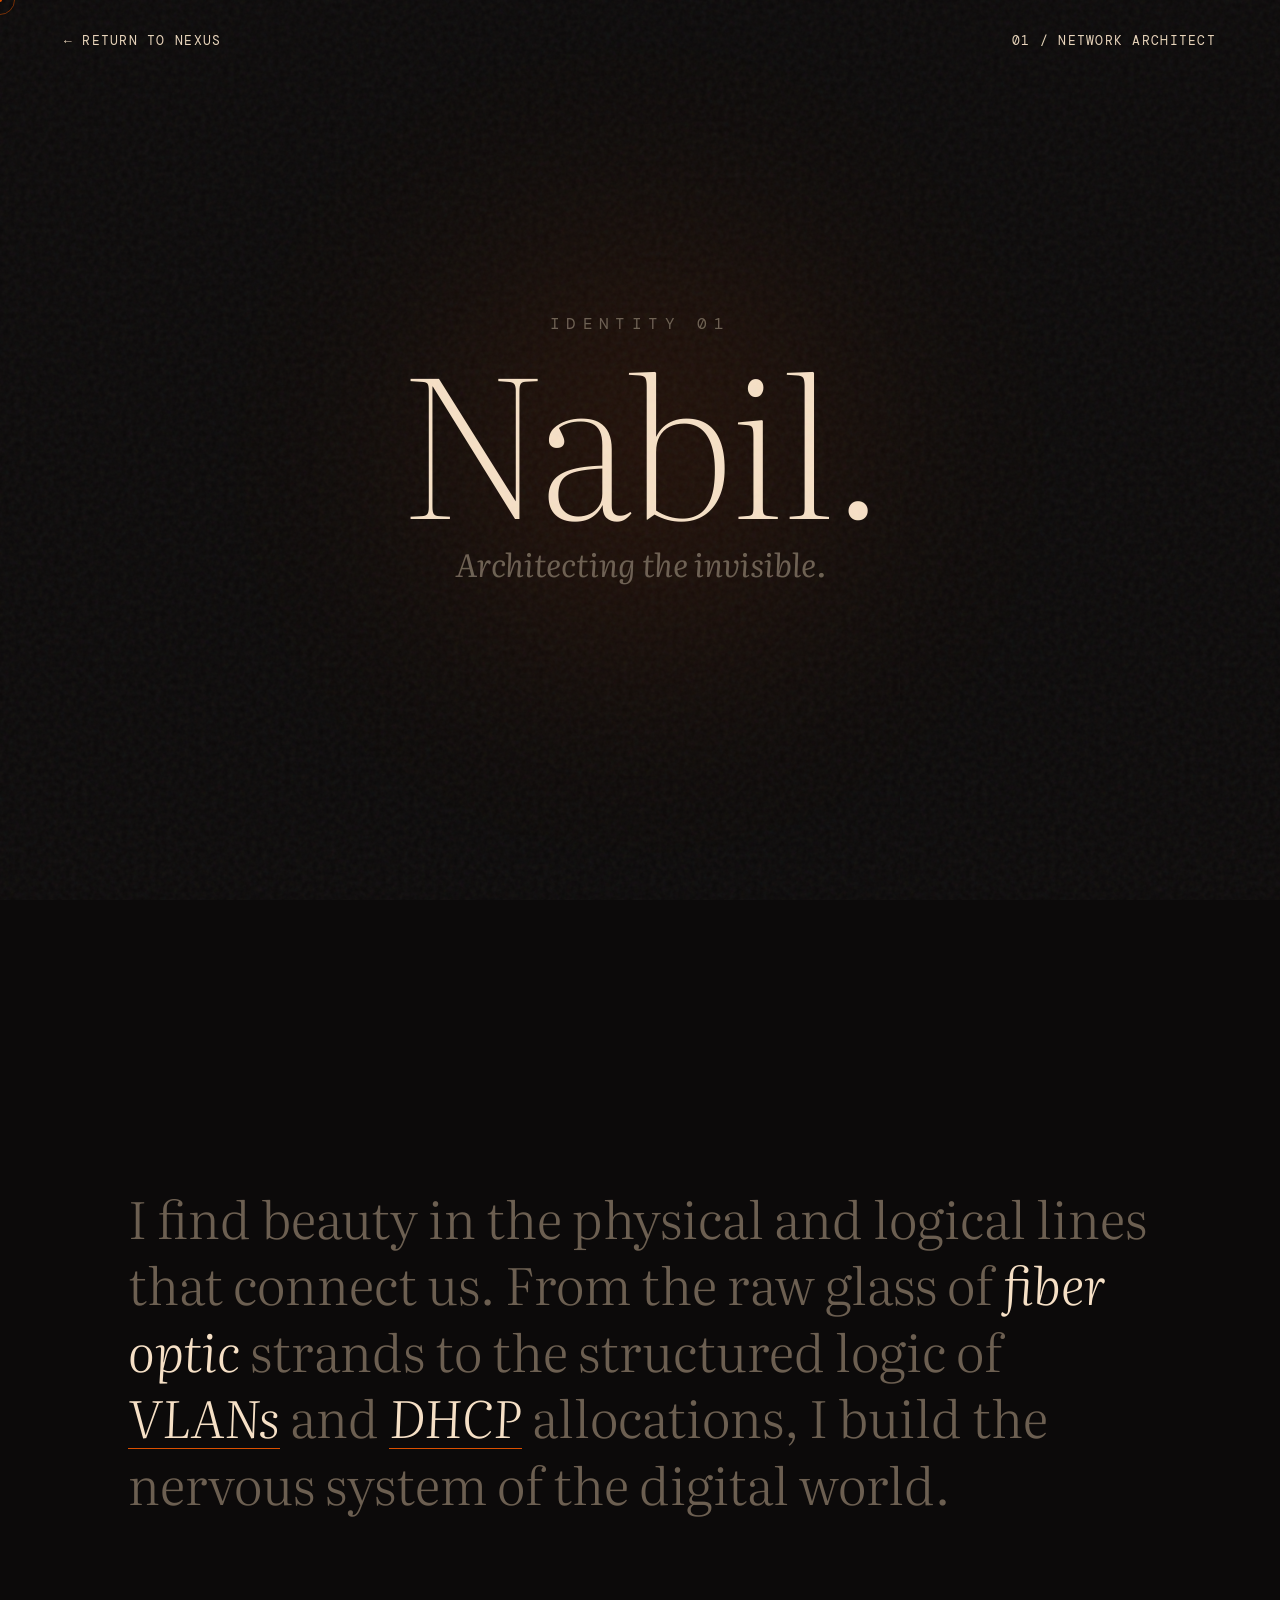
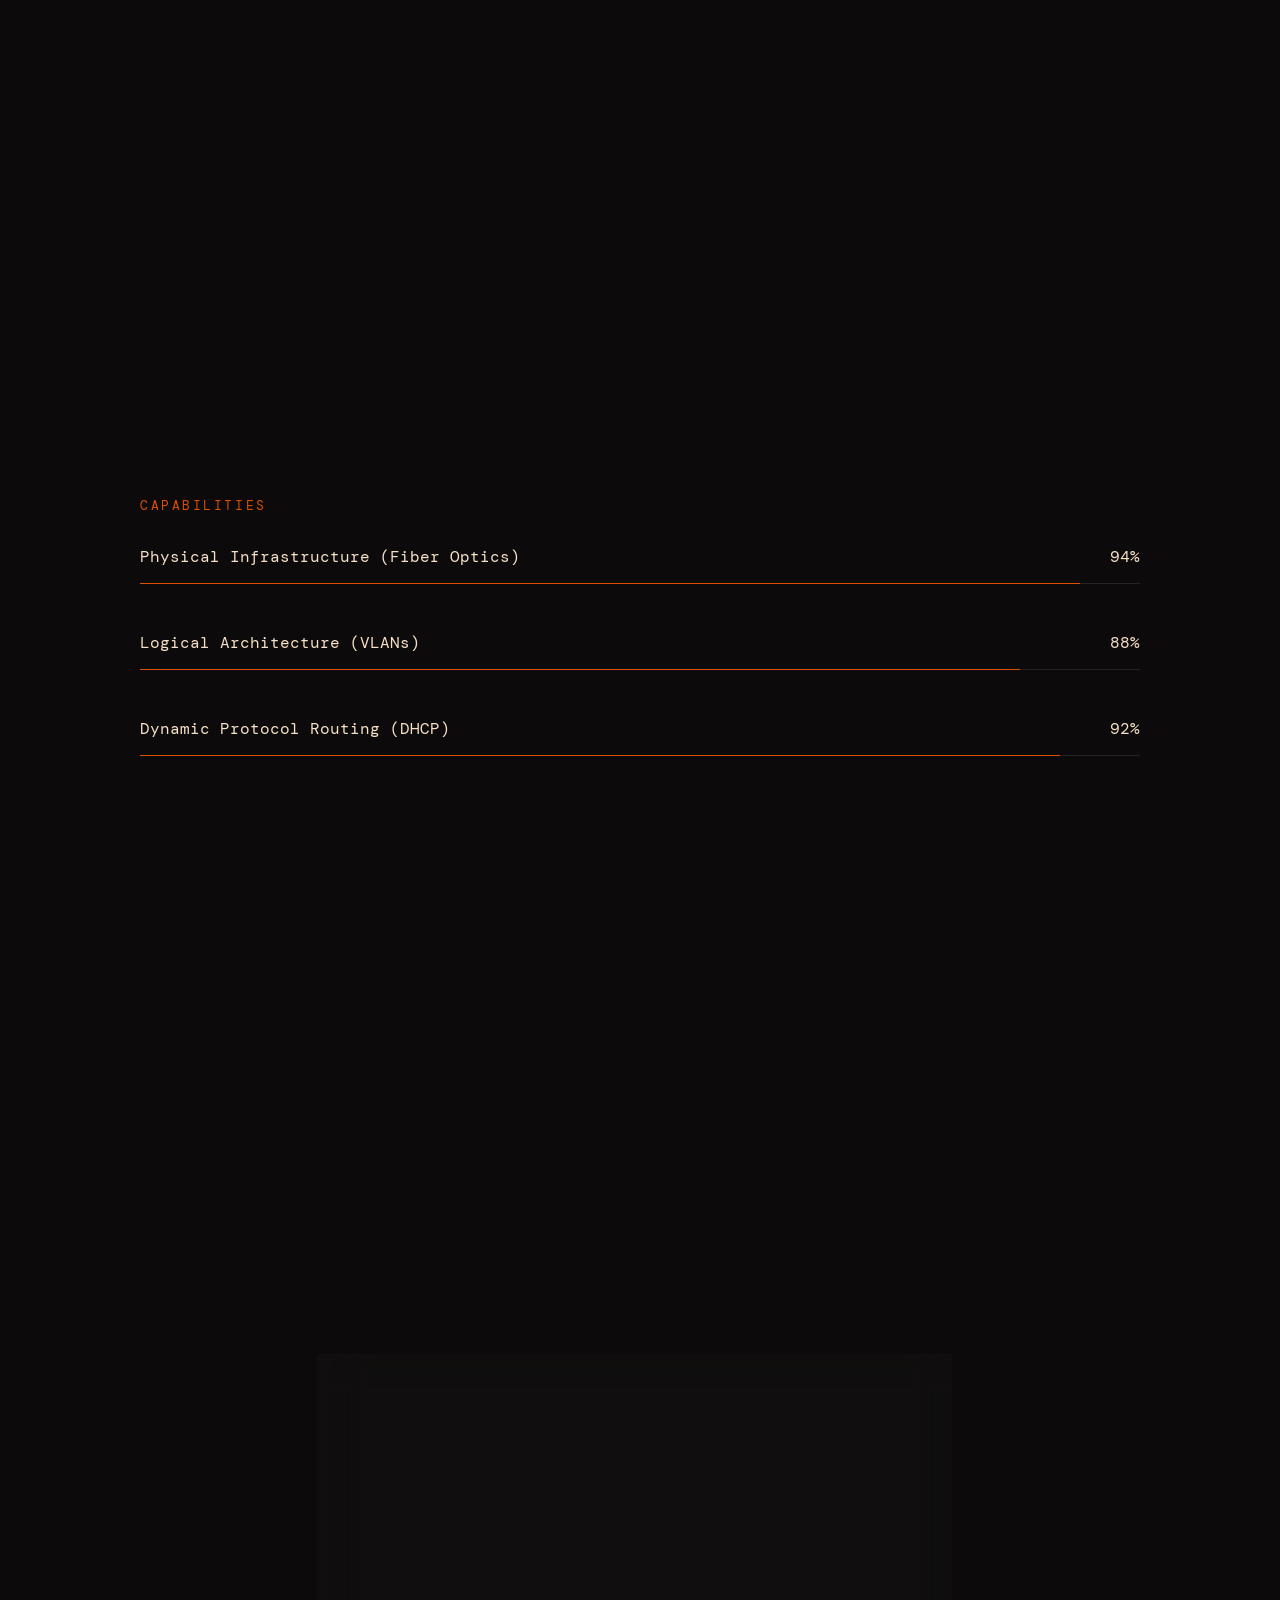
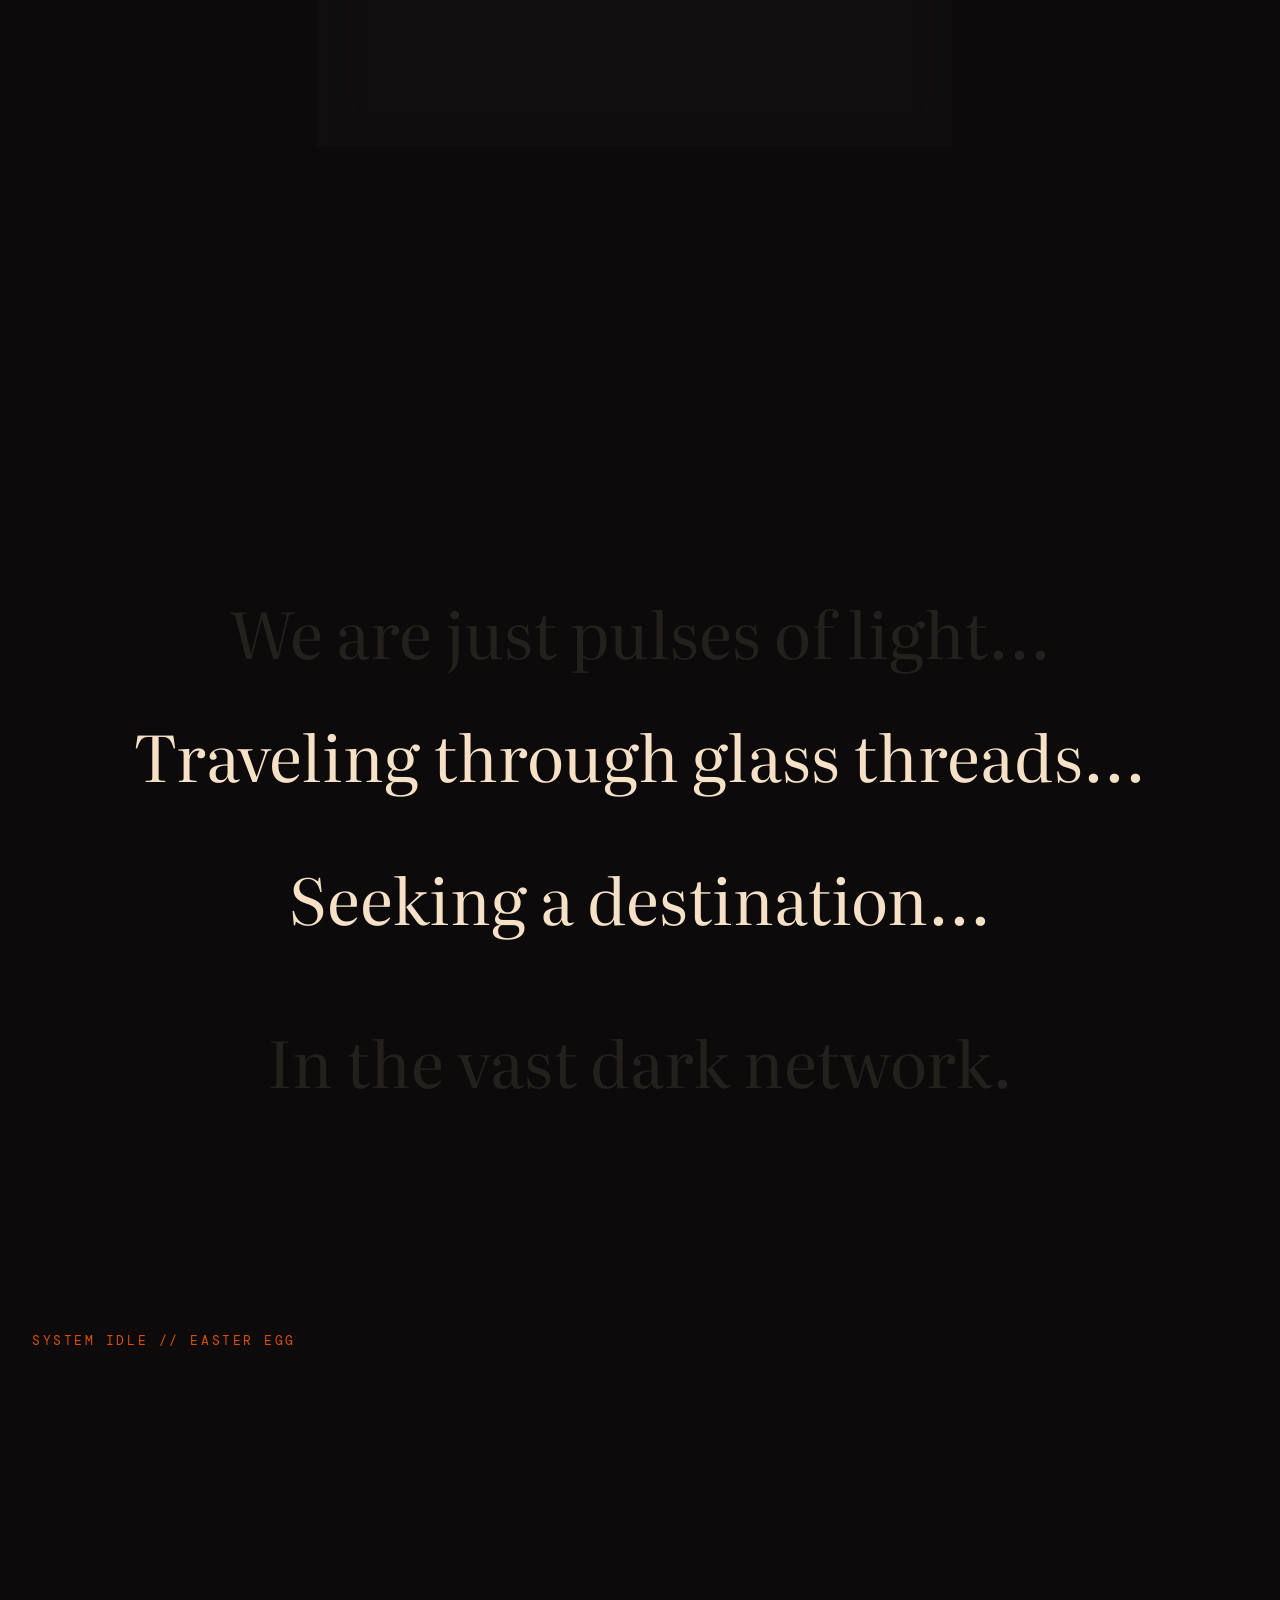
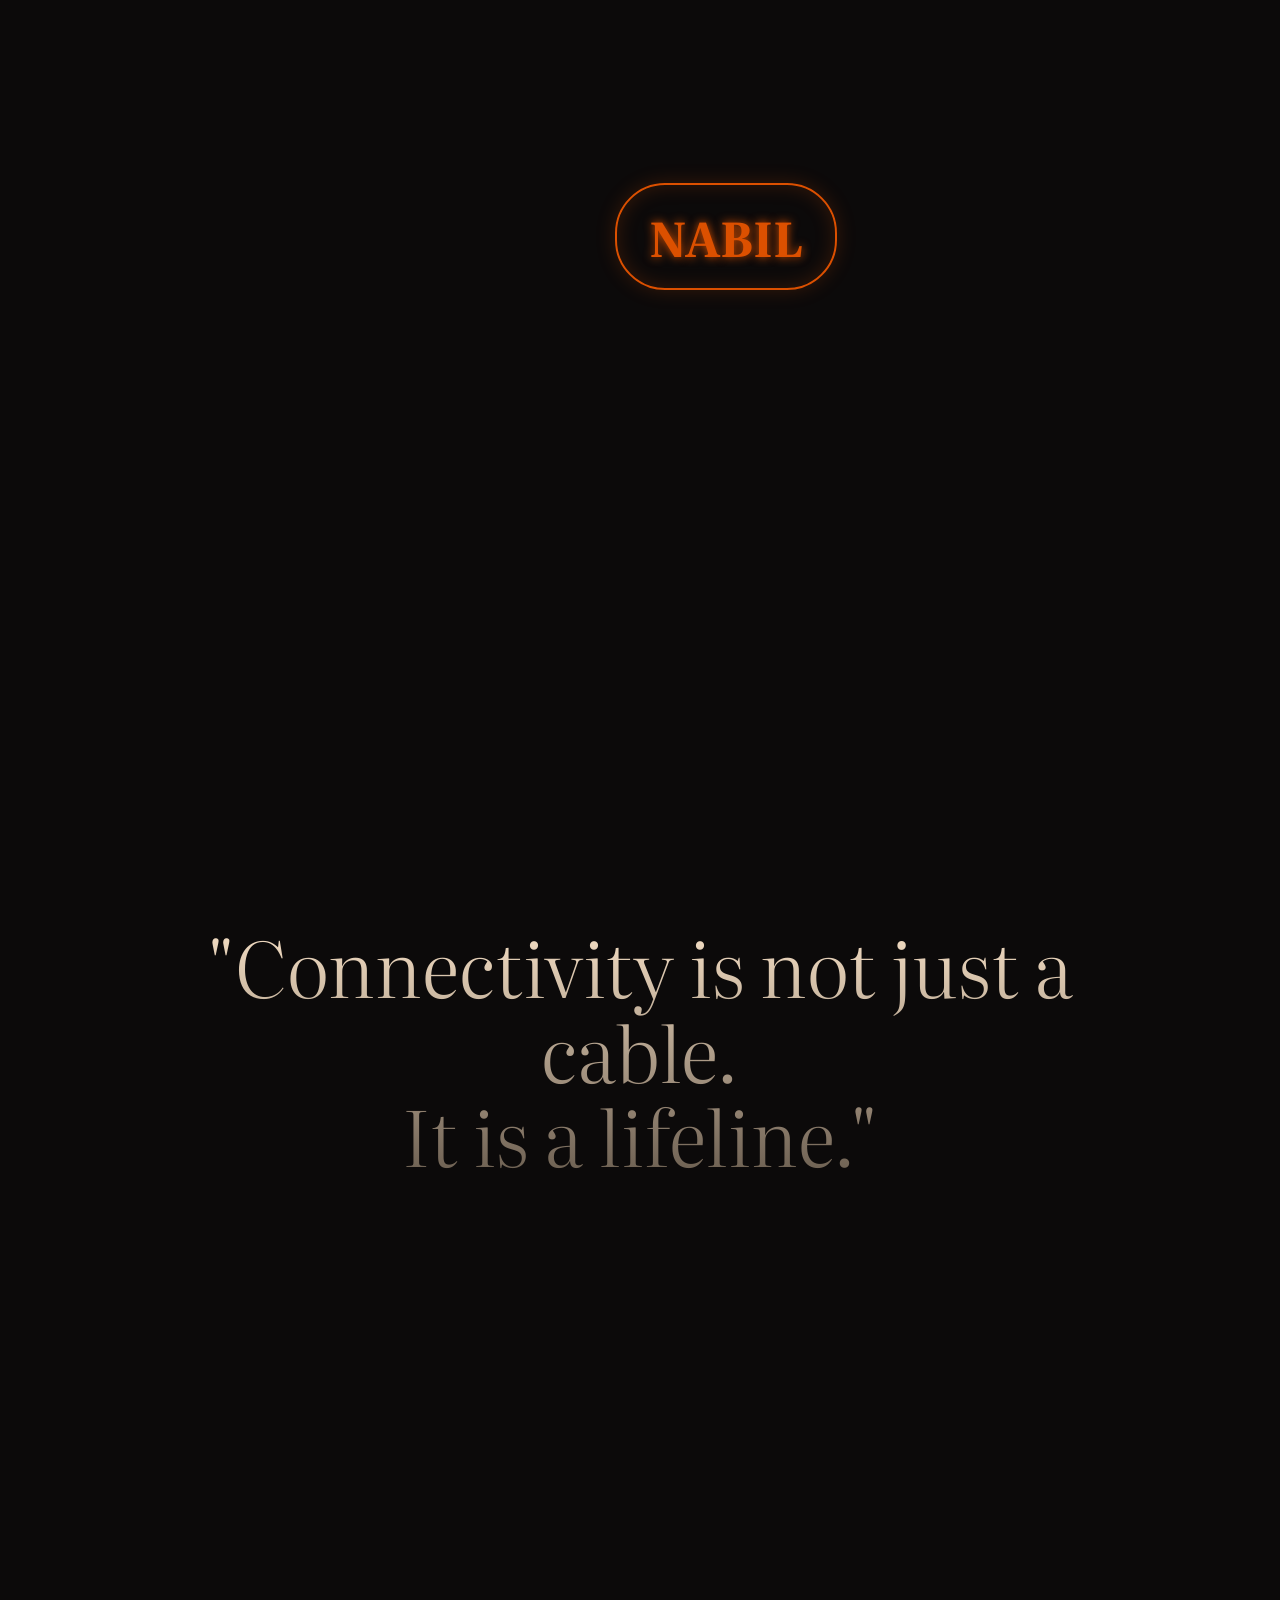
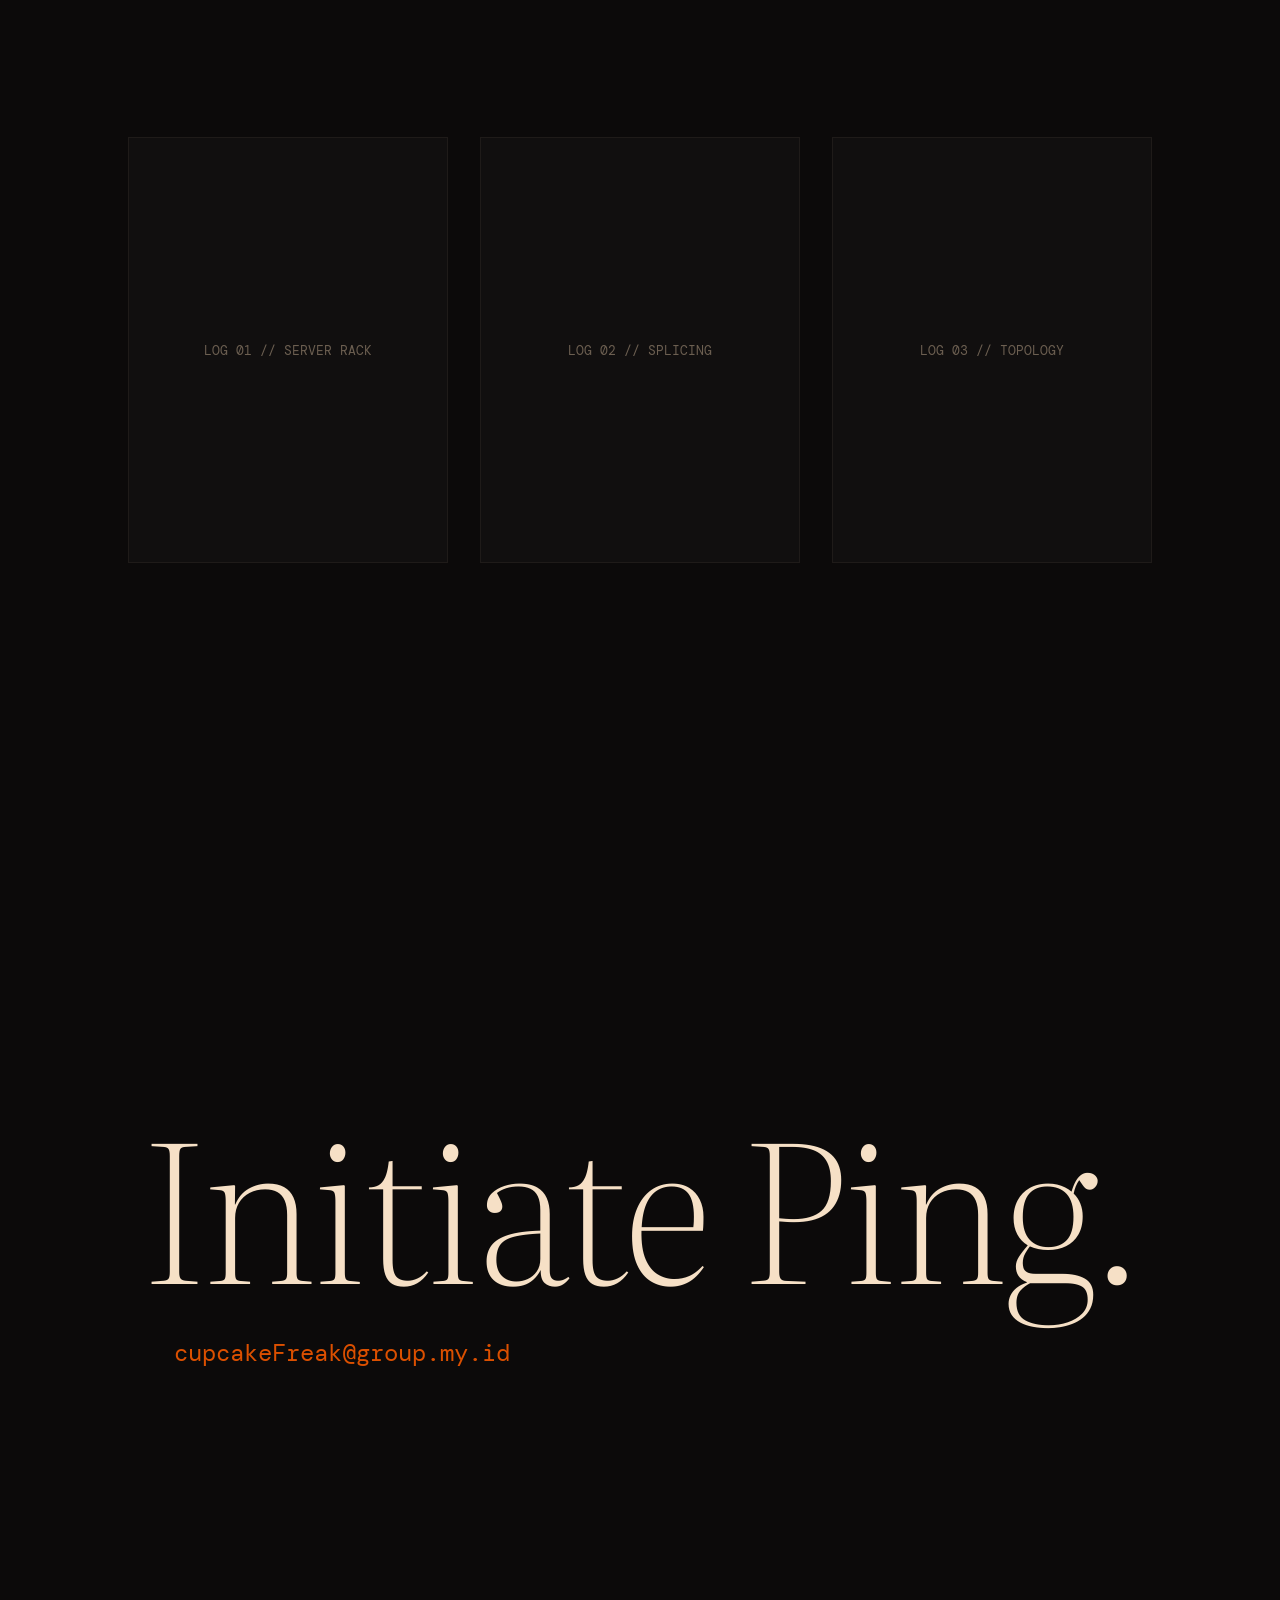
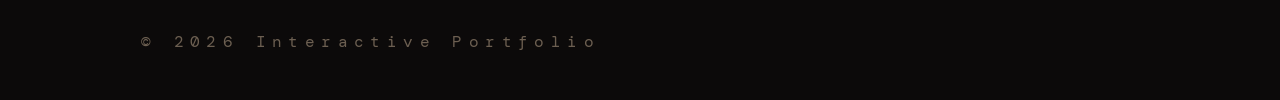
==== project pak didik - Copy/frontend/members/nabil/nabil.html @ 368e3aab "Add files via upload" ====
<!DOCTYPE html>
<html lang="en">
<head>
    <meta charset="UTF-8">
    <meta name="viewport" content="width=device-width, initial-scale=1.0">
    <title>Nabil — Identity | Interactive Portfolio</title>
    
    <link rel="preconnect" href="https://fonts.googleapis.com">
    <link rel="preconnect" href="https://fonts.gstatic.com" crossorigin>
    <link href="https://fonts.googleapis.com/css2?family=DM+Mono:wght@300;400;500&family=Literata:ital,opsz,wght@0,7..72,200..900;1,7..72,200..900&display=swap" rel="stylesheet">
    
    <!-- Link strictly to the new stylesheet -->
    <link rel="stylesheet" href="css/style.css">
</head>
<body>
    <!-- Cinematic Noise Overlay -->
    <div class="noise-overlay"></div>
    
    <!-- Custom Cursor -->
    <div class="cursor-dot"></div>
    <div class="cursor-ring"></div>

    <!-- Navigation Overlay -->
    <nav class="profile-nav">
        <a href="index.html" class="back-link">← Return to Nexus</a>
        <span class="nav-id">01 / NETWORK ARCHITECT</span>
    </nav>

    <main class="smooth-scroll-container">
        
        <!-- 1. Intro Hero -->
        <section class="fullscreen-section hero-section">
            <div class="ambient-gradient hero-glow"></div>
            <div class="hero-content">
                <p class="hero-mono fade-up">IDENTITY 01</p>
                <h1 class="hero-title fade-up" style="--delay: 0.1s">Nabil.</h1>
                <p class="hero-subtitle fade-up" style="--delay: 0.2s">Architecting the invisible.</p>
            </div>
            <div class="scroll-indicator fade-up" style="--delay: 0.5s">
                <div class="mouse-icon">
                    <div class="wheel"></div>
                </div>
                <span>Descend</span>
            </div>
        </section>

        <!-- 2. About Me -->
        <section class="fullscreen-section story-section">
            <div class="story-container">
                <h2 class="story-text text-reveal">
                    I find beauty in the physical and logical lines that connect us. From the raw glass of <span class="highlight">fiber optic</span> strands to the structured logic of <span class="highlight">VLANs</span> and <span class="highlight">DHCP</span> allocations, I build the nervous system of the digital world.
                </h2>
            </div>
        </section>

        <!-- 3. Skills (Cinematic Lines) -->
        <section class="fullscreen-section skills-section">
            <div class="skills-container">
                <p class="section-label">CAPABILITIES</p>
                
                <div class="skill-row">
                    <div class="skill-info">
                        <span class="skill-name">Physical Infrastructure (Fiber Optics)</span>
                        <span class="skill-pct">94%</span>
                    </div>
                    <div class="skill-track"><div class="skill-fill" data-target="94%"></div></div>
                </div>

                <div class="skill-row">
                    <div class="skill-info">
                        <span class="skill-name">Logical Architecture (VLANs)</span>
                        <span class="skill-pct">88%</span>
                    </div>
                    <div class="skill-track"><div class="skill-fill" data-target="88%"></div></div>
                </div>

                <div class="skill-row">
                    <div class="skill-info">
                        <span class="skill-name">Dynamic Protocol Routing (DHCP)</span>
                        <span class="skill-pct">92%</span>
                    </div>
                    <div class="skill-track"><div class="skill-fill" data-target="92%"></div></div>
                </div>
            </div>
        </section>

        <!-- 4. Favorite Song -->
        <section class="fullscreen-section song-section">
            <div class="ambient-gradient song-glow"></div>
            <div class="audio-player-container">
                <!-- Replace src with actual audio file later -->
                <audio id="bgm-audio" src="#"></audio>
                
                <div class="album-art glass-panel">
                    <div class="vinyl-record"></div>
                </div>
                
                <div class="song-details">
                    <p class="section-label">CURRENT ROTATION</p>
                    <h3 class="song-title">Resonance</h3>
                    <p class="song-artist">HOME</p>
                    
                    <button class="play-btn" id="play-btn">
                        <span class="play-icon">▶</span>
                        <span class="pause-icon" style="display:none;">⏸</span>
                        PLAY TRACK
                    </button>

                    <div class="waveform">
                        <div class="bar"></div>
                        <div class="bar"></div>
                        <div class="bar"></div>
                        <div class="bar"></div>
                        <div class="bar"></div>
                    </div>
                </div>
            </div>
        </section>

        <!-- 5. Lyrics Experience -->
        <section class="fullscreen-section lyrics-section">
            <div class="lyrics-container">
                <p class="lyric-line">We are just pulses of light...</p>
                <p class="lyric-line">Traveling through glass threads...</p>
                <p class="lyric-line">Seeking a destination...</p>
                <p class="lyric-line">In the vast dark network.</p>
            </div>
        </section>

        <!-- 6. DVD Logo Easter Egg Section -->
        <section class="fullscreen-section dvd-section" id="dvd-container">
            <p class="section-label absolute-label">SYSTEM IDLE // EASTER EGG</p>
            <div id="dvd-logo">NABIL</div>
        </section>

        <!-- 7. Favorite Quotes -->
        <section class="fullscreen-section quote-section">
            <h2 class="massive-quote">"Connectivity is not just a cable.<br>It is a lifeline."</h2>
        </section>

        <!-- 8. Gallery -->
        <section class="fullscreen-section gallery-section">
            <div class="gallery-grid">
                <div class="gallery-item glass-panel fade-up"><div class="img-placeholder">LOG 01 // SERVER RACK</div></div>
                <div class="gallery-item glass-panel fade-up" style="--delay: 0.1s"><div class="img-placeholder">LOG 02 // SPLICING</div></div>
                <div class="gallery-item glass-panel fade-up" style="--delay: 0.2s"><div class="img-placeholder">LOG 03 // TOPOLOGY</div></div>
            </div>
        </section>

        <!-- 9. Contact -->
        <section class="fullscreen-section contact-section">
            <div class="contact-content">
                <h2 class="hero-title">Initiate Ping.</h2>
                <a href="mailto:clarineviolet@gmail.com" class="magnetic-btn">cupcakeFreak@group.my.id</a>
                <div class="footer-bottom">
                    <p class="hero-mono">© 2026 Interactive Portfolio</p>
                </div>
            </div>
        </section>

    </main>

    <script src="java script/script.js"></script>
</body>
</html>
---- project pak didik - Copy/frontend/members/nabil/css/style.css ----
/* ==========================================================================
   NABIL PROFILE STYLES (NEW INDEPENDENT PAGE)
   ========================================================================== */

   :root {
    --bg-deep: #0C0A0A;
    --accent: #DC5000;
    --text-light: #F6E0C6;
    --text-muted: #6C5F51;
    --glass: rgba(255, 255, 255, 0.02);
    --glass-border: rgba(246, 224, 198, 0.08);
}

* {
    margin: 0;
    padding: 0;
    box-sizing: border-box;
    cursor: none; /* Custom cursor */
}

body {
    background-color: var(--bg-deep);
    color: var(--text-light);
    font-family: 'Literata', serif;
    overflow-x: hidden;
    -webkit-font-smoothing: antialiased;
}

/* ==========================================================================
   CINEMATIC EFFECTS
   ========================================================================== */
.noise-overlay {
    position: fixed;
    inset: 0;
    z-index: 9999;
    pointer-events: none;
    opacity: 0.06;
    background: url('data:image/svg+xml;utf8,<svg viewBox="0 0 200 200" xmlns="http://www.w3.org/2000/svg"><filter id="noise"><feTurbulence type="fractalNoise" baseFrequency="0.8" numOctaves="3" stitchTiles="stitch"/></filter><rect width="100%" height="100%" filter="url(%23noise)"/></svg>');
}

.ambient-gradient {
    position: absolute;
    border-radius: 50%;
    filter: blur(100px);
    opacity: 0.15;
    z-index: -1;
    pointer-events: none;
}

/* Custom Cursor */
.cursor-dot {
    position: fixed;
    width: 4px;
    height: 4px;
    background: var(--accent);
    border-radius: 50%;
    pointer-events: none;
    z-index: 10000;
    transform: translate(-50%, -50%);
}

.cursor-ring {
    position: fixed;
    width: 30px;
    height: 30px;
    border: 1px solid rgba(220, 80, 0, 0.5);
    border-radius: 50%;
    pointer-events: none;
    z-index: 10000;
    transform: translate(-50%, -50%);
    transition: width 0.3s, height 0.3s, background 0.3s;
}

.cursor-hover {
    width: 60px;
    height: 60px;
    background: rgba(220, 80, 0, 0.1);
    border-color: transparent;
}

/* Navigation */
.profile-nav {
    position: fixed;
    top: 0;
    width: 100%;
    padding: 2rem 5%;
    display: flex;
    justify-content: space-between;
    z-index: 100;
    font-family: 'DM Mono', monospace;
    font-size: 0.8rem;
    text-transform: uppercase;
    letter-spacing: 0.1em;
    mix-blend-mode: difference;
}

.back-link {
    color: var(--text-light);
    text-decoration: none;
    transition: color 0.3s;
}

.back-link:hover { color: var(--accent); }

/* ==========================================================================
   LAYOUT SECTIONS
   ========================================================================== */
.fullscreen-section {
    min-height: 100vh;
    width: 100vw;
    display: flex;
    align-items: center;
    justify-content: center;
    position: relative;
    padding: 0 10%;
}

.section-label {
    font-family: 'DM Mono', monospace;
    font-size: 0.8rem;
    color: var(--accent);
    letter-spacing: 0.2em;
    margin-bottom: 2rem;
}

/* 1. Hero */
.hero-glow {
    width: 60vw;
    height: 60vw;
    background: radial-gradient(circle, var(--accent) 0%, transparent 60%);
    top: 50%;
    left: 50%;
    transform: translate(-50%, -50%);
    animation: pulse 8s infinite alternate;
}

@keyframes pulse {
    0% { transform: translate(-50%, -50%) scale(1); opacity: 0.1; }
    100% { transform: translate(-50%, -50%) scale(1.2); opacity: 0.2; }
}

.hero-content {
    text-align: center;
    z-index: 2;
}

.hero-mono {
    font-family: 'DM Mono', monospace;
    color: var(--text-muted);
    letter-spacing: 0.4em;
    margin-bottom: 1rem;
}

.hero-title {
    font-size: clamp(5rem, 15vw, 12rem);
    line-height: 0.9;
    font-weight: 200;
    letter-spacing: -0.02em;
}

.hero-subtitle {
    font-size: clamp(1.2rem, 3vw, 2rem);
    font-style: italic;
    color: var(--text-muted);
    margin-top: 1rem;
}

/* Scroll indicator */
.scroll-indicator {
    position: absolute;
    bottom: 3rem;
    display: flex;
    flex-direction: column;
    align-items: center;
    gap: 1rem;
    font-family: 'DM Mono', monospace;
    font-size: 0.7rem;
    color: var(--text-muted);
    text-transform: uppercase;
    letter-spacing: 0.2em;
}

.mouse-icon {
    width: 24px;
    height: 36px;
    border: 1px solid var(--text-muted);
    border-radius: 12px;
    position: relative;
}

.wheel {
    width: 2px;
    height: 6px;
    background: var(--accent);
    position: absolute;
    top: 6px;
    left: 50%;
    transform: translateX(-50%);
    border-radius: 2px;
    animation: scrollWheel 2s infinite;
}

@keyframes scrollWheel {
    0% { top: 6px; opacity: 1; }
    100% { top: 20px; opacity: 0; }
}

/* 2. Storytelling */
.story-text {
    font-size: clamp(2rem, 4vw, 4rem);
    line-height: 1.3;
    font-weight: 300;
    max-width: 1200px;
    color: var(--text-muted);
}

.story-text .highlight {
    color: var(--text-light);
    font-style: italic;
    position: relative;
}

.story-text .highlight::after {
    content: '';
    position: absolute;
    bottom: 5px;
    left: 0;
    width: 100%;
    height: 1px;
    background: var(--accent);
    transform: scaleX(0);
    transform-origin: left;
    transition: transform 1s ease;
}

.story-text.is-visible .highlight::after {
    transform: scaleX(1);
    transition-delay: 0.5s;
}

/* 3. Skills */
.skills-container {
    width: 100%;
    max-width: 1000px;
}

.skill-row {
    margin-bottom: 3rem;
}

.skill-info {
    display: flex;
    justify-content: space-between;
    margin-bottom: 1rem;
    font-family: 'DM Mono', monospace;
}

.skill-track {
    width: 100%;
    height: 1px;
    background: rgba(255,255,255,0.1);
    position: relative;
}

.skill-fill {
    position: absolute;
    top: 0;
    left: 0;
    height: 1px;
    background: var(--accent);
    width: 0%; /* Animated via JS */
    transition: width 1.5s cubic-bezier(0.16, 1, 0.3, 1);
}

/* 4. Song */
.audio-player-container {
    display: flex;
    align-items: center;
    gap: 4rem;
    background: var(--glass);
    border: 1px solid var(--glass-border);
    padding: 3rem;
    border-radius: 24px;
    backdrop-filter: blur(20px);
}

.album-art {
    width: 200px;
    height: 200px;
    border-radius: 50%;
    background: linear-gradient(45deg, #1a1a1a, #333);
    position: relative;
    display: flex;
    align-items: center;
    justify-content: center;
    box-shadow: 0 20px 40px rgba(0,0,0,0.5);
    animation: rotateVinyl 10s linear infinite;
    animation-play-state: paused;
}

.album-art.playing { animation-play-state: running; }

.vinyl-record {
    width: 60px;
    height: 60px;
    border-radius: 50%;
    background: var(--bg-deep);
    border: 2px solid var(--accent);
}

@keyframes rotateVinyl { 100% { transform: rotate(360deg); } }

.song-title {
    font-size: 3rem;
    margin-bottom: 0.5rem;
}

.song-artist {
    font-family: 'DM Mono', monospace;
    color: var(--text-muted);
    margin-bottom: 2rem;
}

.play-btn {
    background: transparent;
    border: 1px solid var(--accent);
    color: var(--text-light);
    padding: 1rem 2rem;
    font-family: 'DM Mono', monospace;
    text-transform: uppercase;
    display: flex;
    align-items: center;
    gap: 1rem;
    border-radius: 50px;
    transition: 0.3s;
}

.play-btn:hover {
    background: rgba(220, 80, 0, 0.1);
}

.waveform {
    display: flex;
    gap: 4px;
    margin-top: 2rem;
    height: 30px;
    align-items: flex-end;
}

.bar {
    width: 4px;
    background: var(--accent);
    height: 5px;
    transition: height 0.1s;
}

.playing .bar {
    animation: wave 1s infinite alternate;
}
.bar:nth-child(2) { animation-delay: 0.1s; }
.bar:nth-child(3) { animation-delay: 0.2s; }
.bar:nth-child(4) { animation-delay: 0.3s; }
.bar:nth-child(5) { animation-delay: 0.4s; }

@keyframes wave {
    0% { height: 5px; }
    100% { height: 30px; }
}

/* 5. Lyrics */
.lyrics-container {
    text-align: center;
}

.lyric-line {
    font-size: clamp(2rem, 5vw, 4rem);
    margin-bottom: 3rem;
    opacity: 0.1;
    transition: opacity 0.8s ease, transform 0.8s ease;
    transform: translateY(20px);
}

.lyric-line.active {
    opacity: 1;
    transform: translateY(0);
    color: var(--text-light);
    text-shadow: 0 0 20px rgba(220, 80, 0, 0.3);
}

/* 6. DVD Easter Egg */
.dvd-section {
    position: relative;
    overflow: hidden;
}

.absolute-label {
    position: absolute;
    top: 2rem;
    left: 2rem;
}

#dvd-logo {
    position: absolute;
    font-family: 'Literata', serif;
    font-size: 3rem;
    font-weight: 700;
    color: var(--accent);
    padding: 1rem 2rem;
    border: 2px solid var(--accent);
    border-radius: 50px;
    text-shadow: 0 0 10px var(--accent);
    box-shadow: inset 0 0 20px rgba(220, 80, 0, 0.2), 0 0 20px rgba(220, 80, 0, 0.2);
    user-select: none;
}

/* 7. Quotes */
.massive-quote {
    font-size: clamp(3rem, 6vw, 6rem);
    text-align: center;
    line-height: 1.1;
    font-weight: 300;
    background: linear-gradient(to bottom, var(--text-light), var(--text-muted));
    -webkit-background-clip: text;
    -webkit-text-fill-color: transparent;
}

/* 8. Gallery */
.gallery-grid {
    display: grid;
    grid-template-columns: repeat(3, 1fr);
    gap: 2rem;
    width: 100%;
}

.gallery-item {
    aspect-ratio: 3/4;
    border: 1px solid var(--glass-border);
    position: relative;
    overflow: hidden;
    transition: transform 0.5s cubic-bezier(0.16, 1, 0.3, 1);
}

.img-placeholder {
    width: 100%;
    height: 100%;
    background: rgba(255,255,255,0.02);
    display: flex;
    align-items: center;
    justify-content: center;
    font-family: 'DM Mono', monospace;
    font-size: 0.8rem;
    color: var(--text-muted);
    transition: 0.5s;
}

.gallery-item:hover {
    transform: scale(1.05);
    z-index: 2;
    border-color: var(--accent);
}

.gallery-item:hover .img-placeholder {
    background: rgba(220, 80, 0, 0.1);
    color: var(--accent);
}

/* 9. Contact */
.contact-section {
    flex-direction: column;
}

.magnetic-btn {
    font-family: 'DM Mono', monospace;
    font-size: 1.5rem;
    color: var(--accent);
    text-decoration: none;
    margin-top: 2rem;
    display: inline-block;
    padding: 1rem 2rem;
    border: 1px solid transparent;
    transition: 0.3s;
}

.magnetic-btn:hover {
    border-color: var(--accent);
    border-radius: 50px;
    background: rgba(220, 80, 0, 0.05);
}

.footer-bottom {
    position: absolute;
    bottom: 2rem;
}

/* Reveal Animations */
.fade-up {
    opacity: 0;
    transform: translateY(40px);
    transition: opacity 1s ease, transform 1s ease;
    transition-delay: var(--delay, 0s);
}

.fade-up.is-visible {
    opacity: 1;
    transform: translateY(0);
}
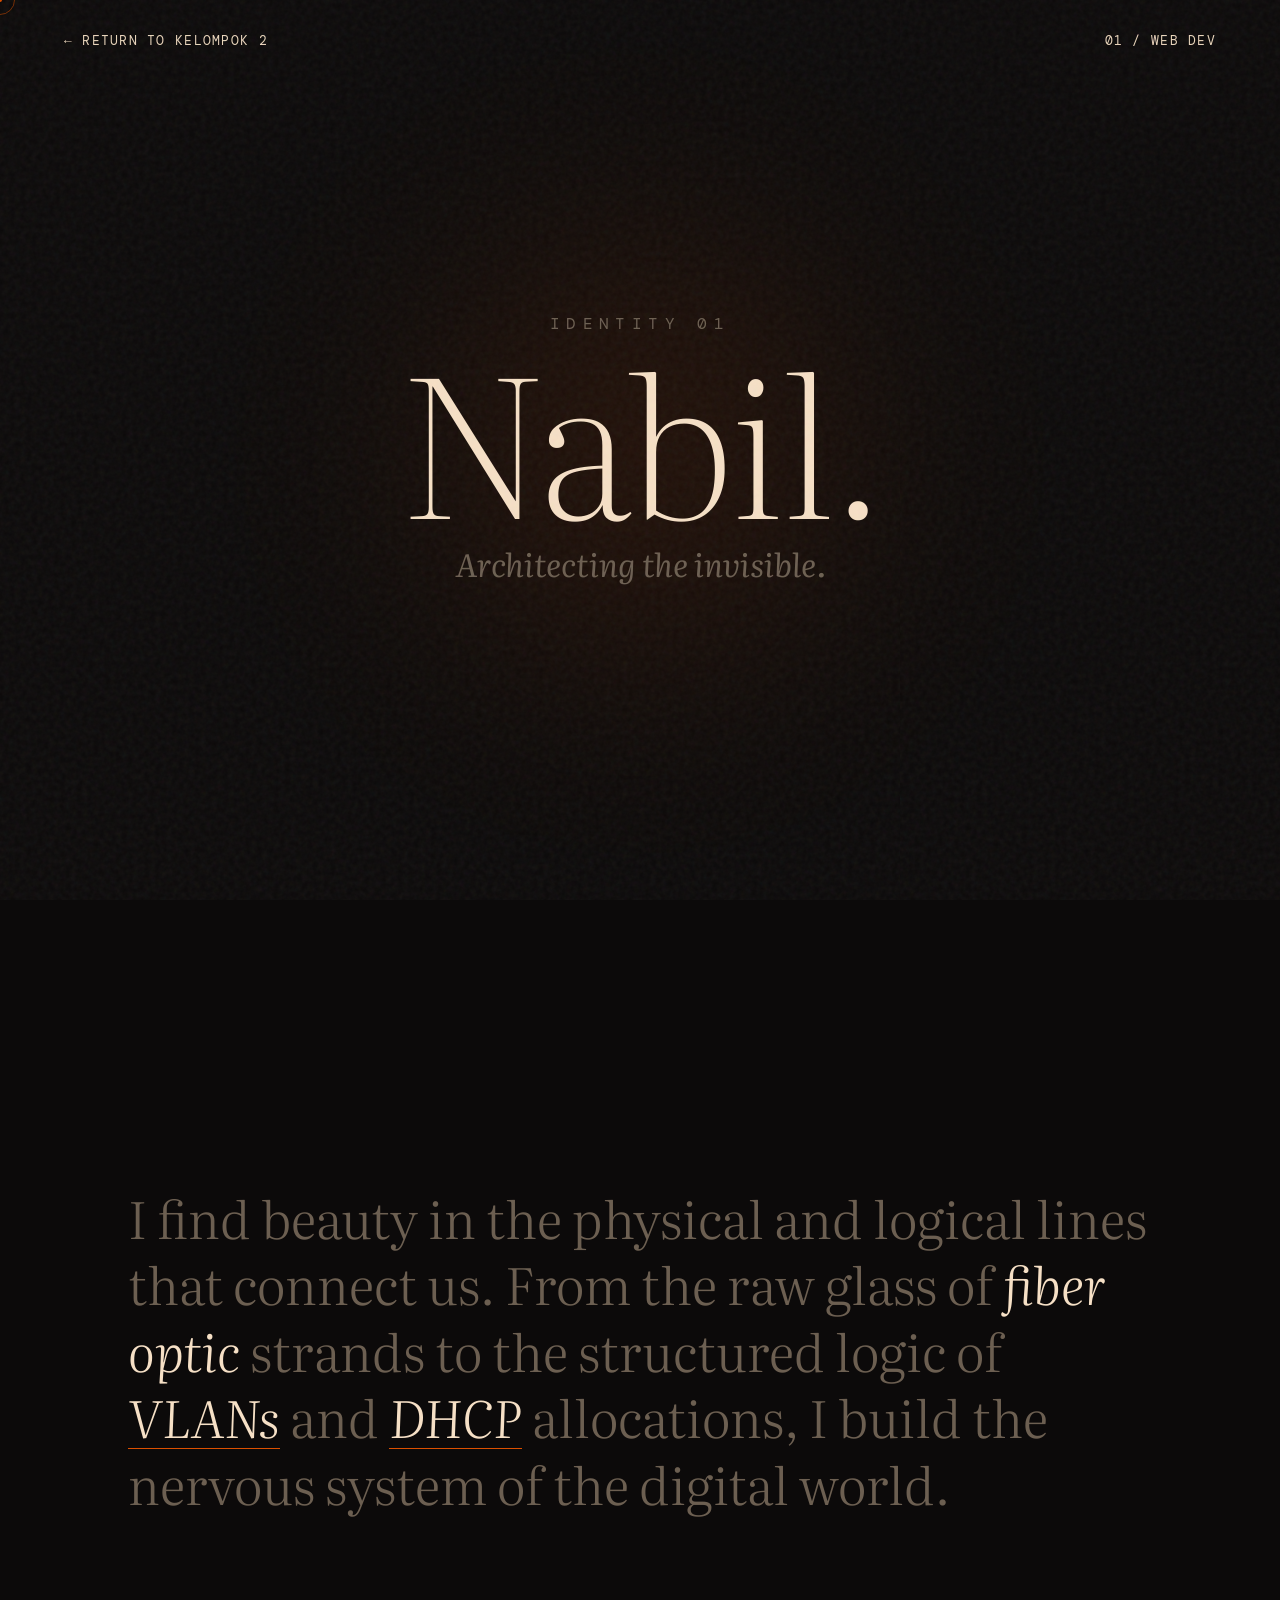
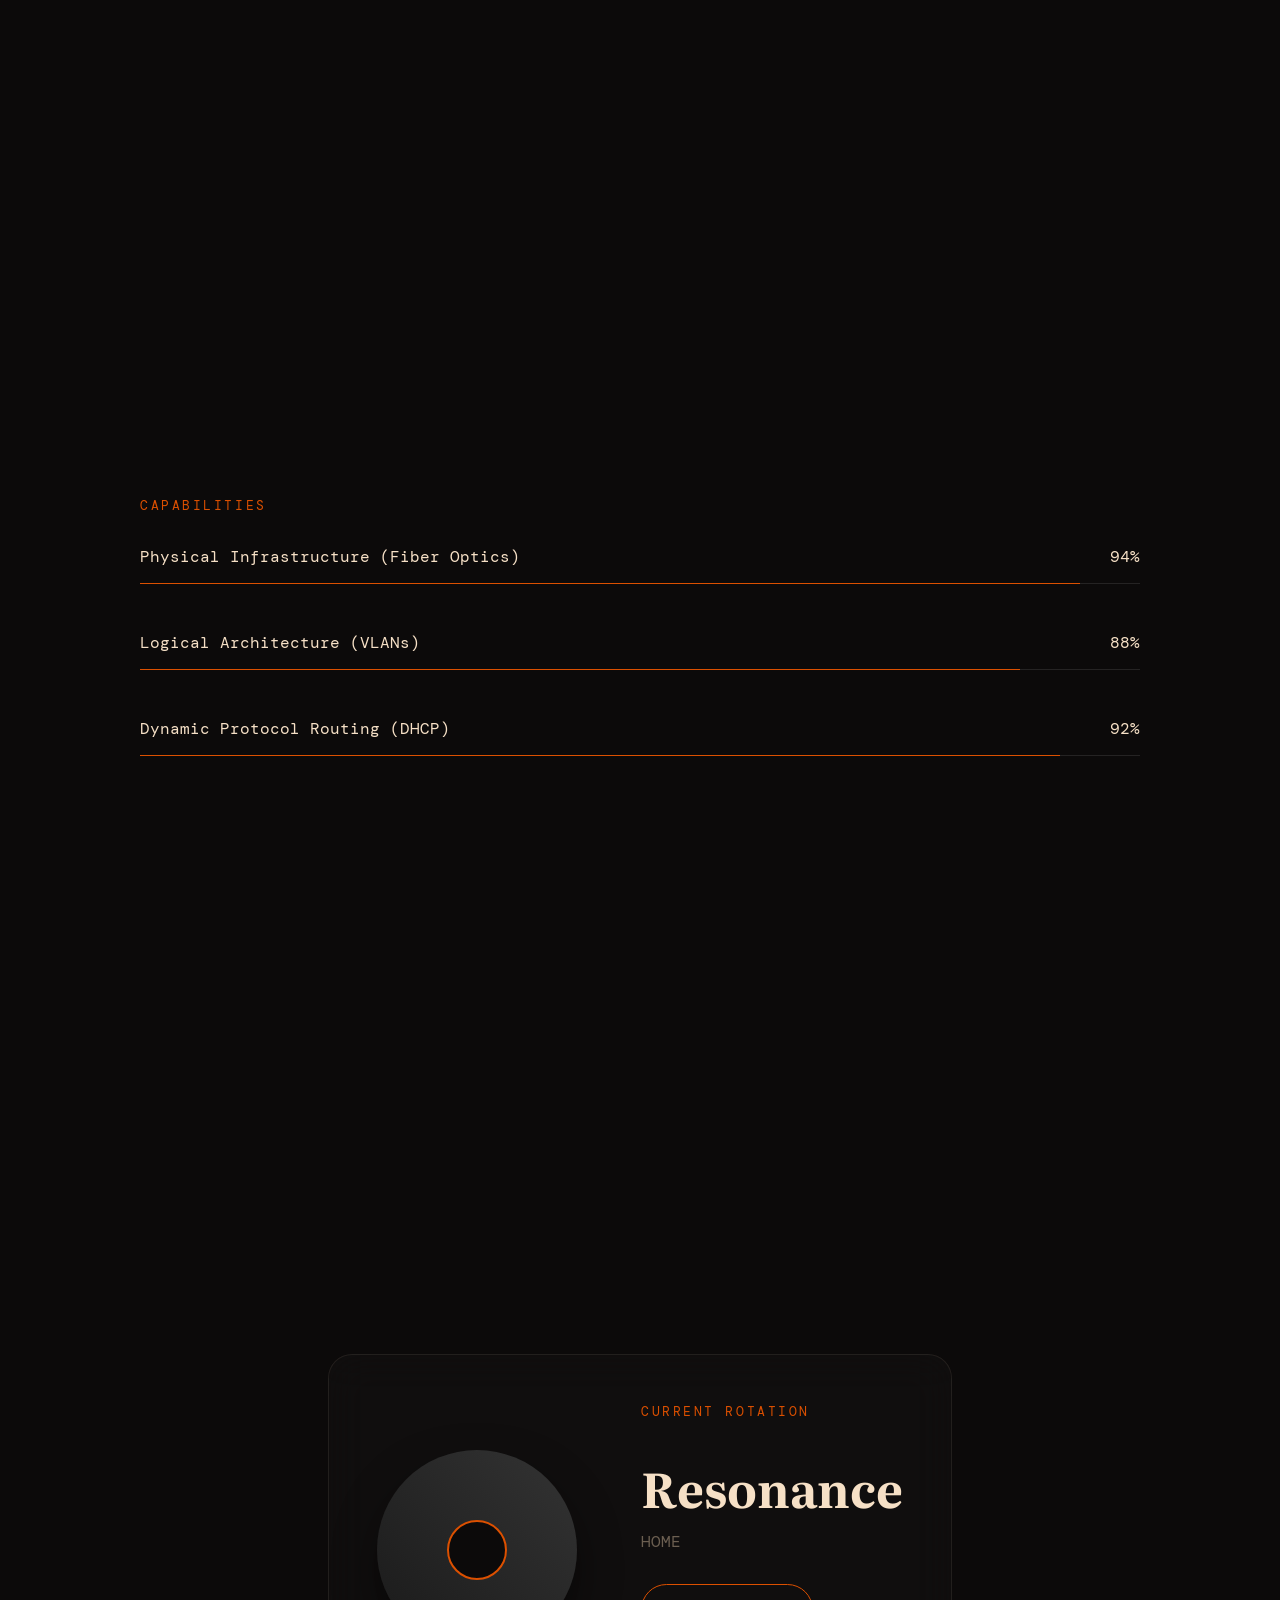
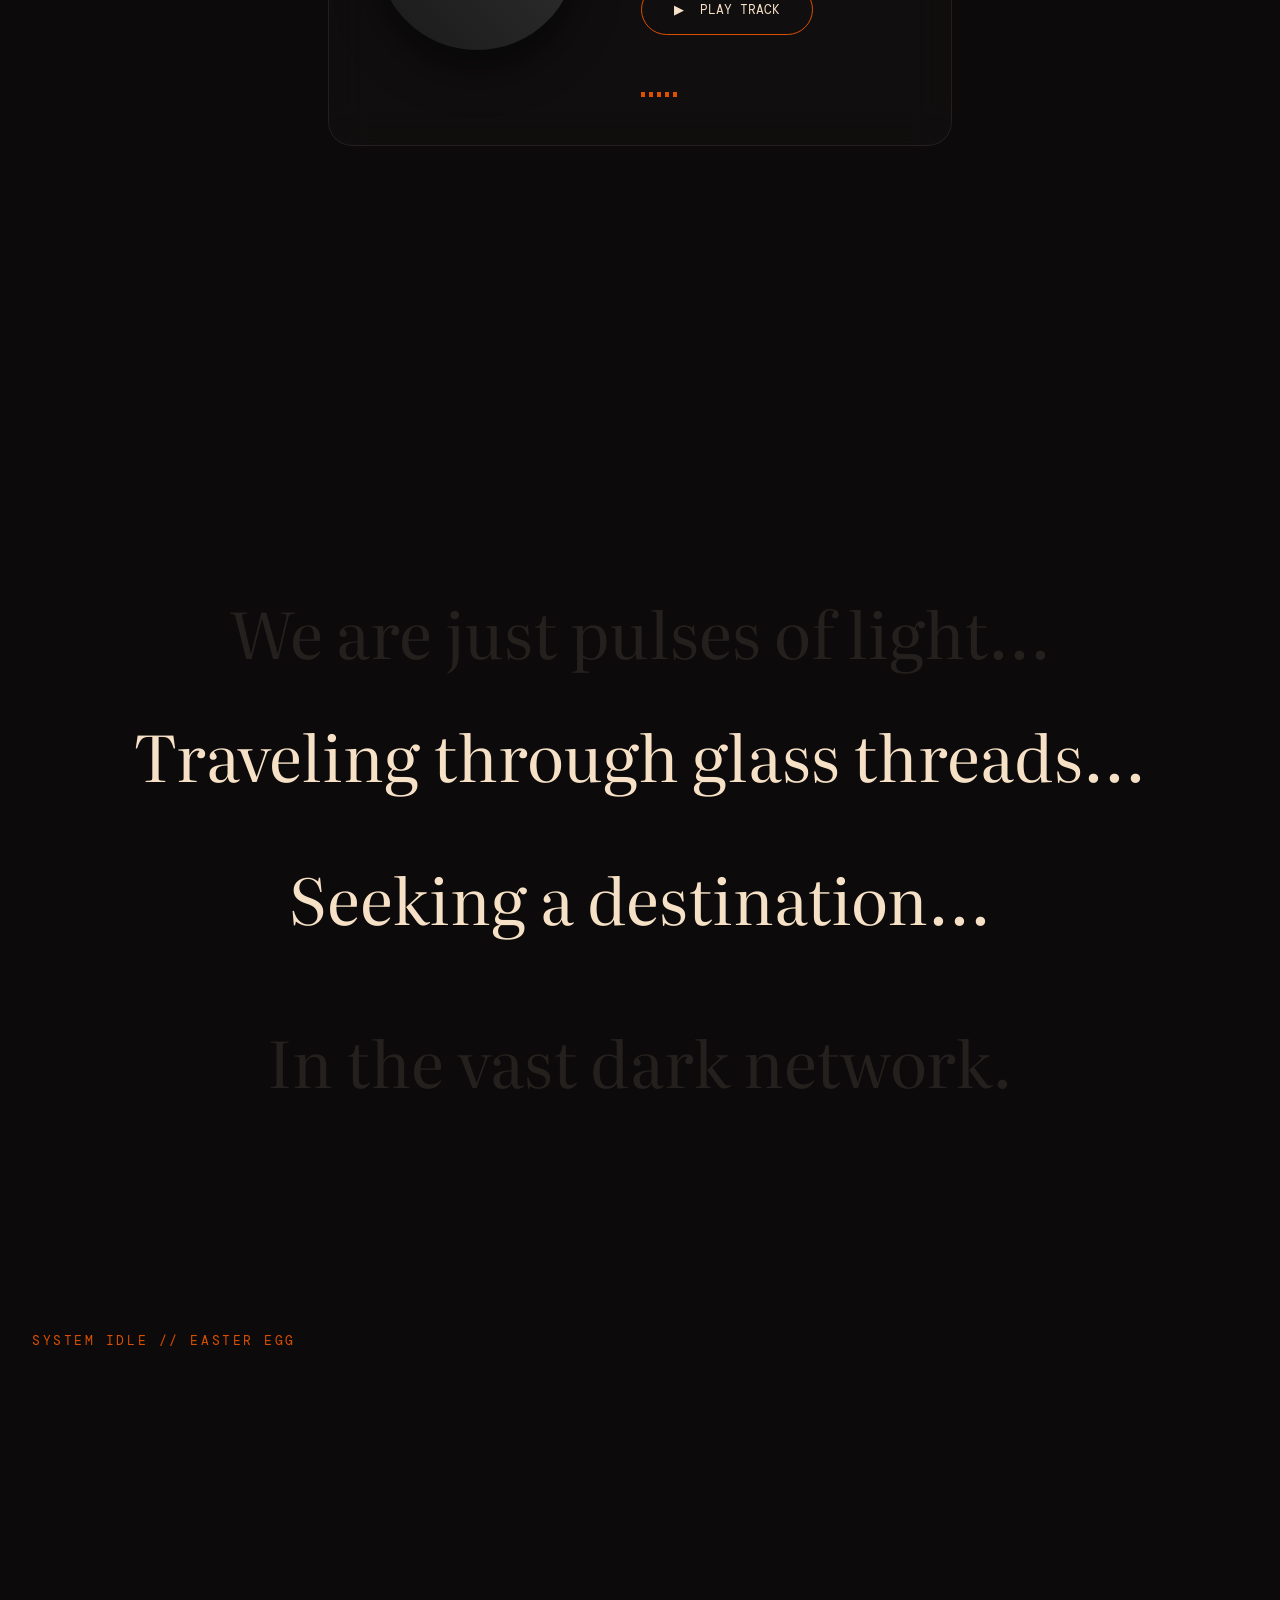
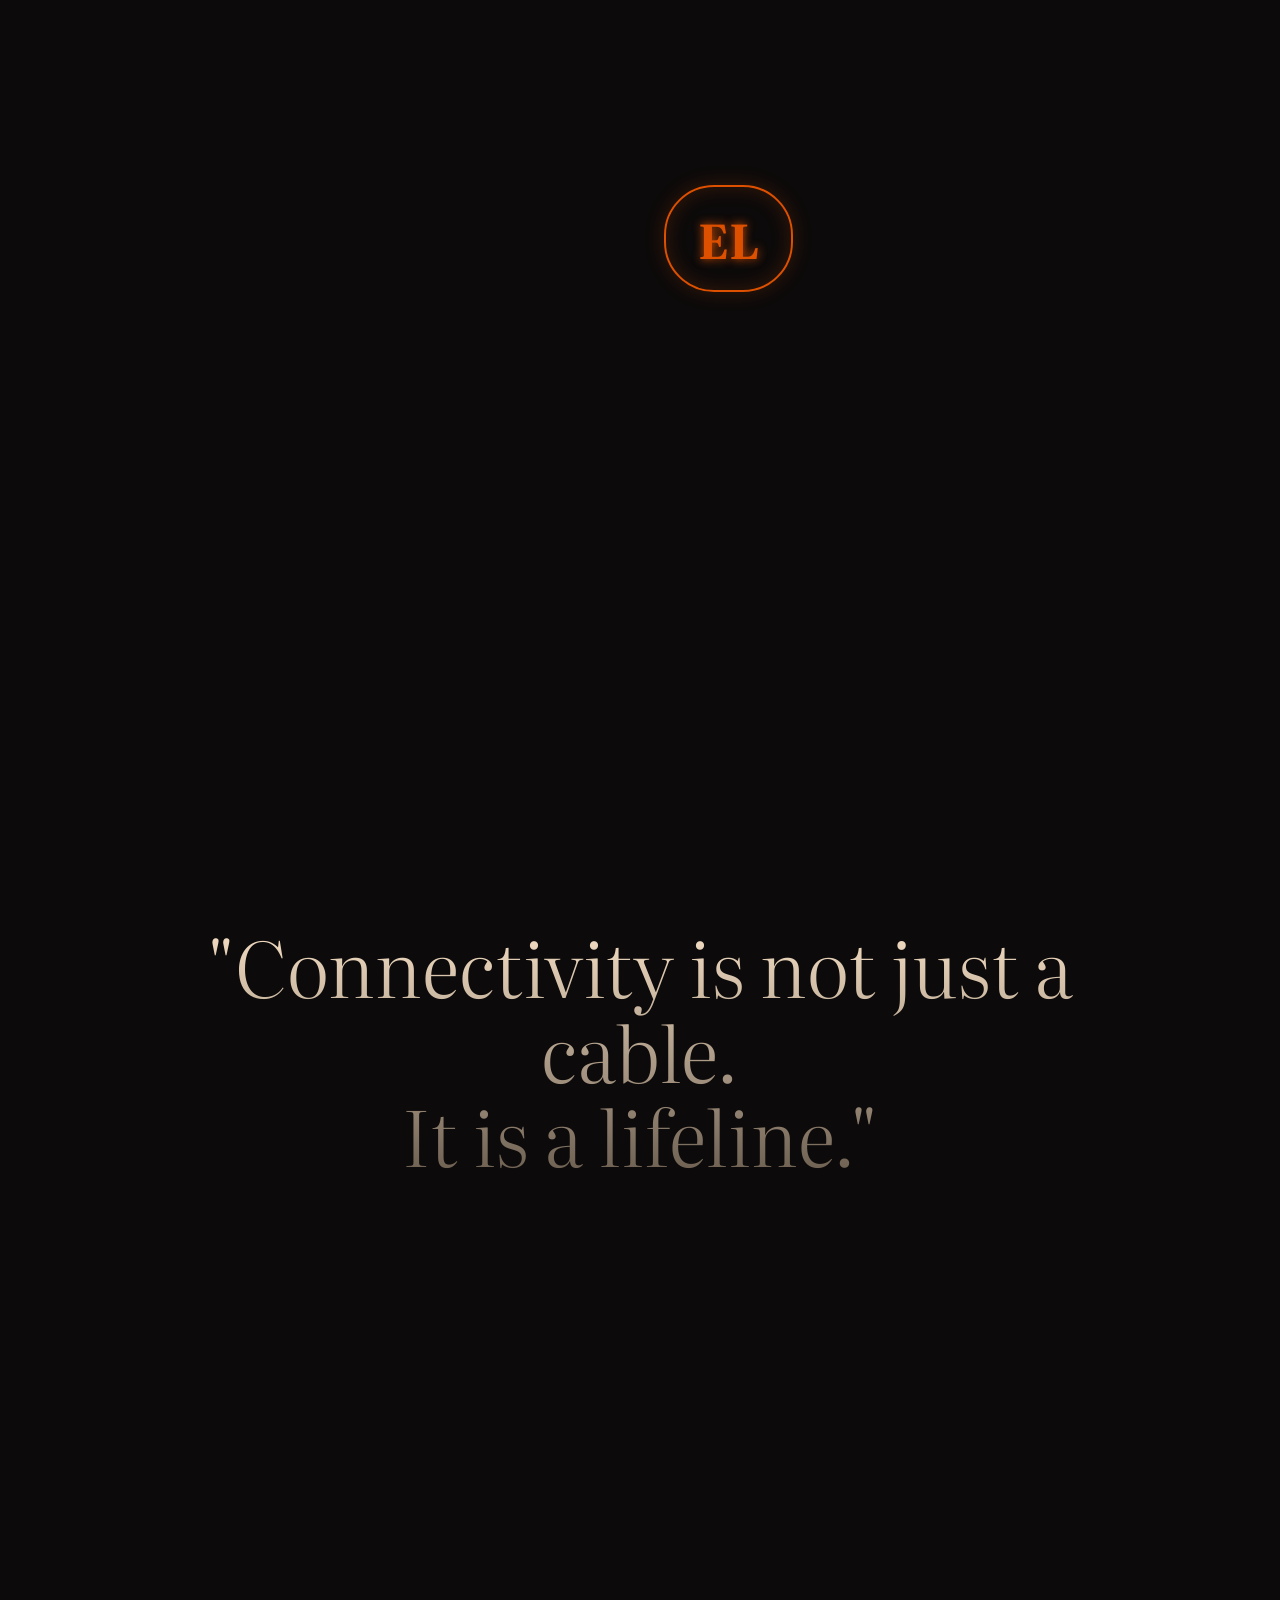
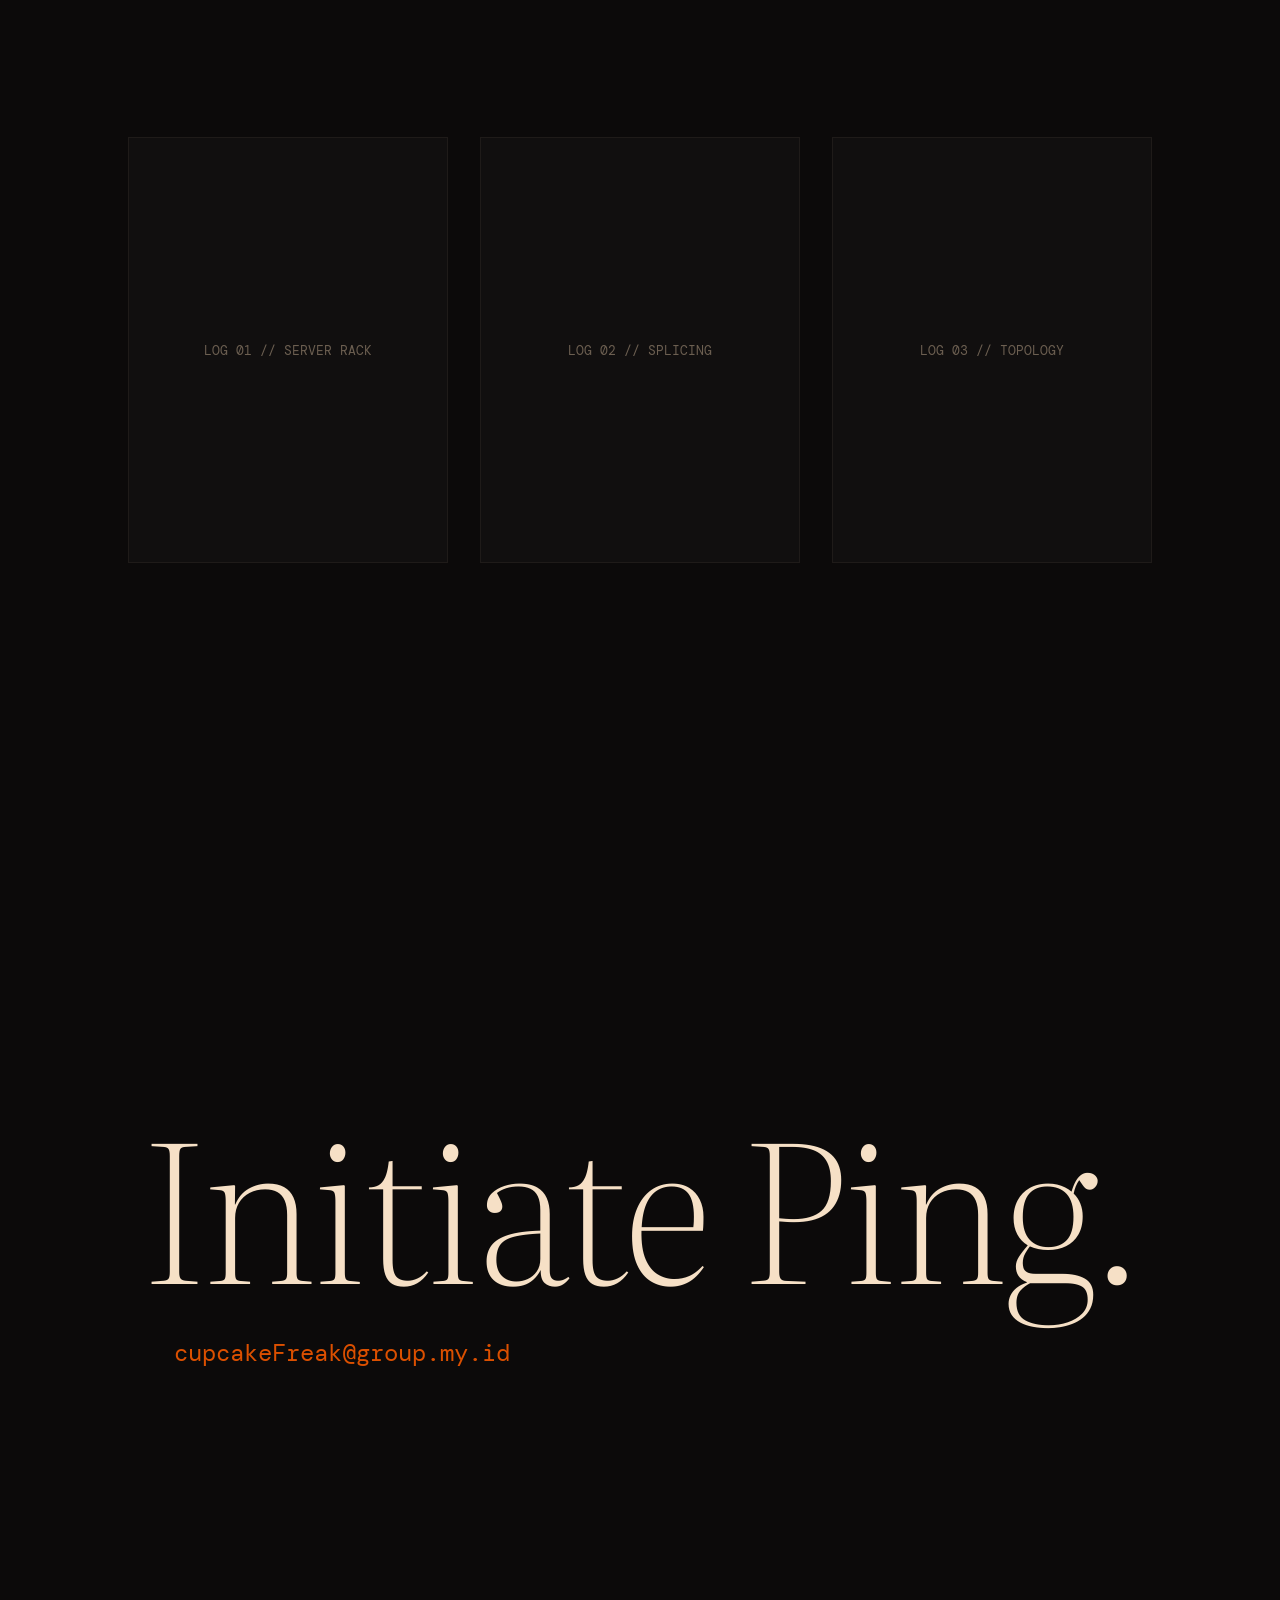
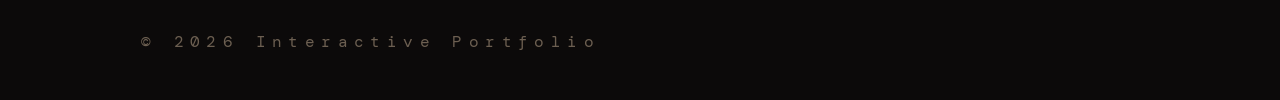
==== commit 11b5d9e3: "Refactor HTML structure and content for Nabil's page" ====
--- a/project pak didik - Copy/frontend/members/nabil/nabil.html
+++ b/project pak didik - Copy/frontend/members/nabil/nabil.html
@@ -22,8 +22,8 @@
 
     <!-- Navigation Overlay -->
     <nav class="profile-nav">
-        <a href="index.html" class="back-link">← Return to Nexus</a>
-        <span class="nav-id">01 / NETWORK ARCHITECT</span>
+        <a href="index.html" class="back-link">← Return to Kelompok 2</a>
+        <span class="nav-id">01 / WEB DEV</span>
     </nav>
 
     <main class="smooth-scroll-container">
@@ -130,7 +130,7 @@
         <!-- 6. DVD Logo Easter Egg Section -->
         <section class="fullscreen-section dvd-section" id="dvd-container">
             <p class="section-label absolute-label">SYSTEM IDLE // EASTER EGG</p>
-            <div id="dvd-logo">NABIL</div>
+            <div id="dvd-logo">EL</div>
         </section>
 
         <!-- 7. Favorite Quotes -->
@@ -162,4 +162,4 @@
 
     <script src="java script/script.js"></script>
 </body>
-</html>+</html>
